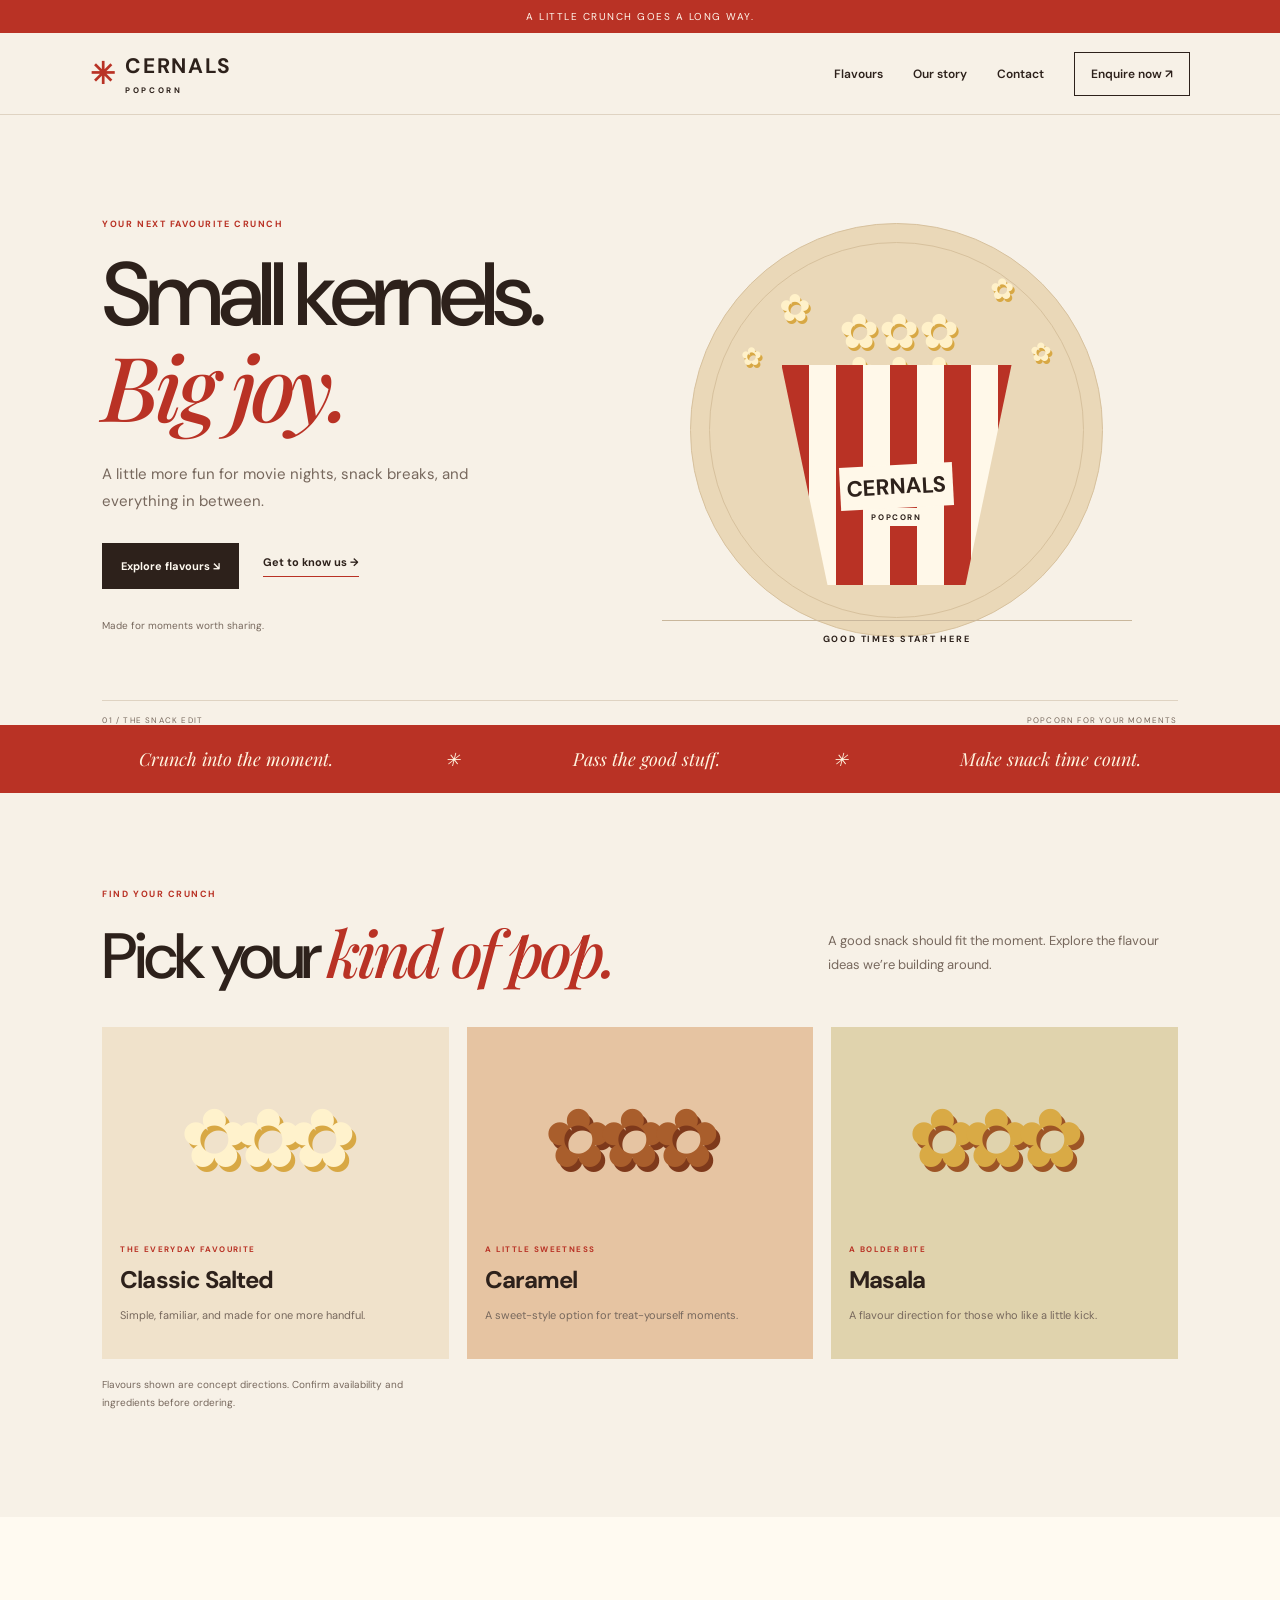
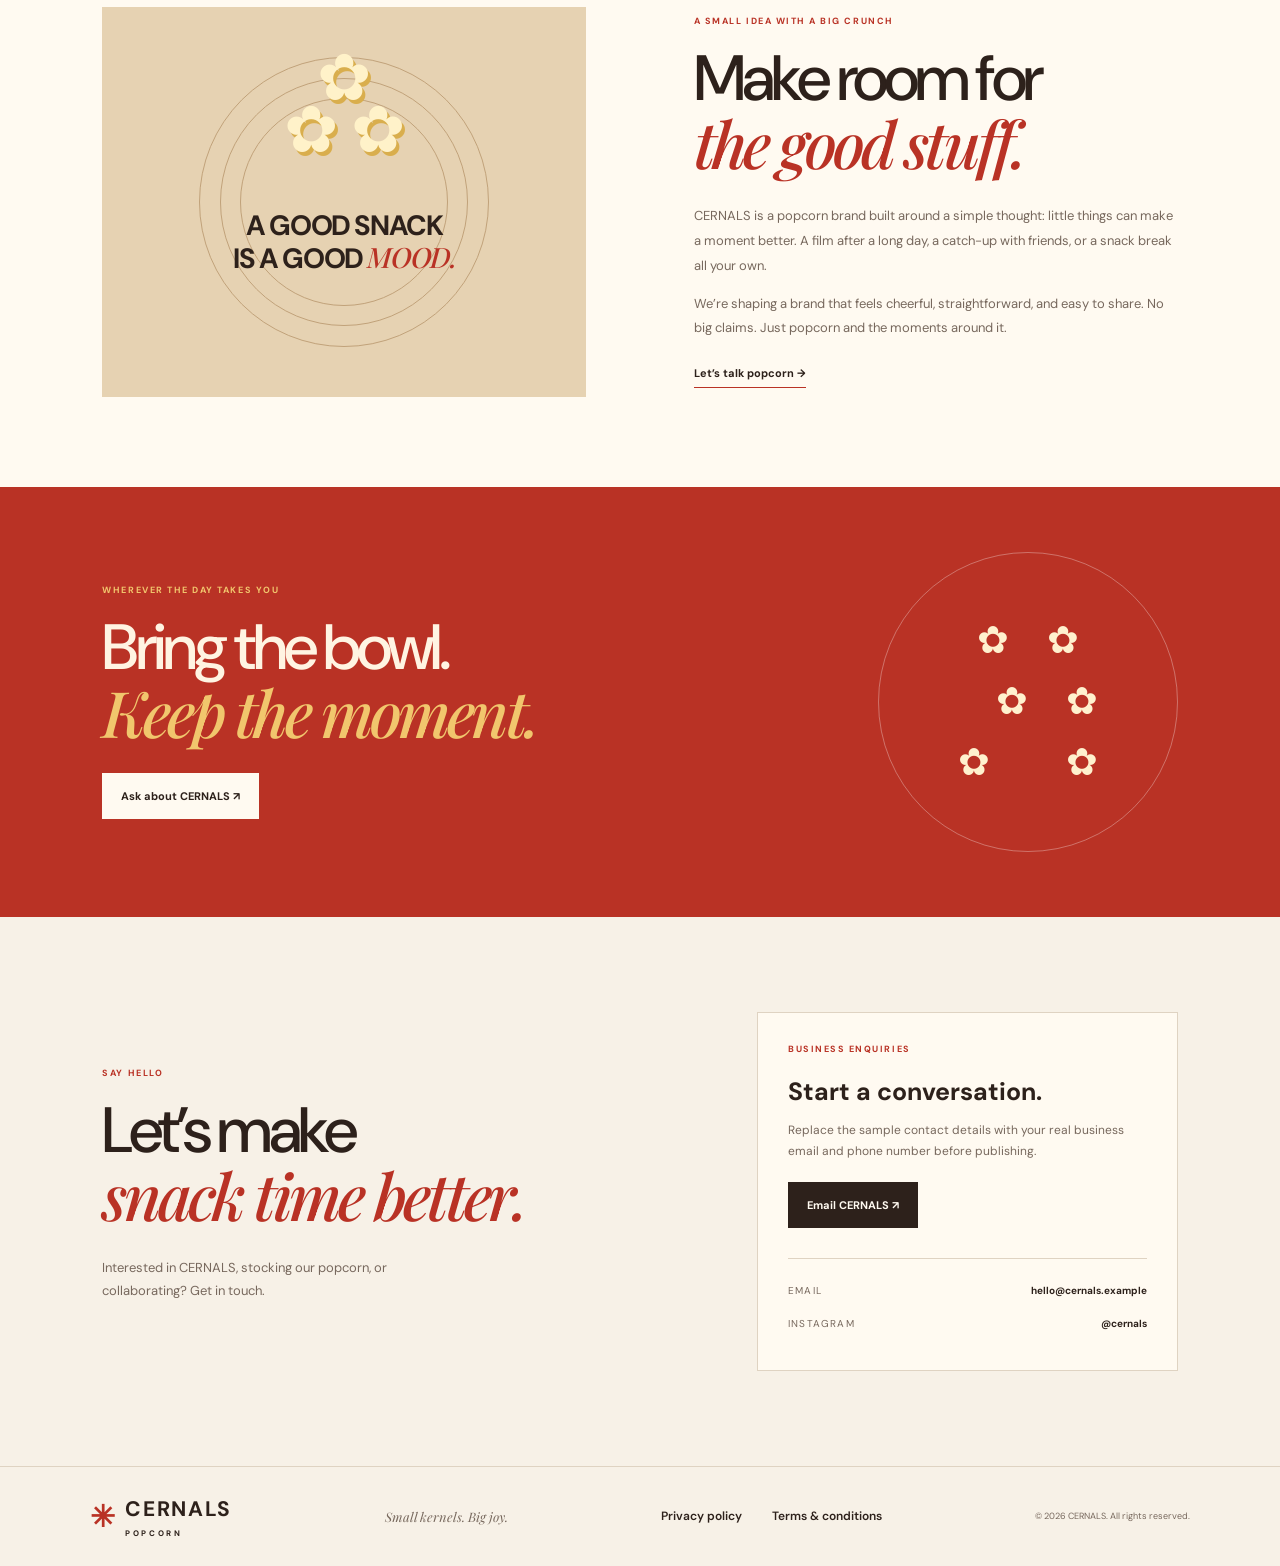
==== index.html @ 472d9eb9 "Add CERNALS website Co-authored-by: Copilot <223556219+Copilot@users.noreply.github.com>" ====
<!doctype html>
<html lang="en"><head><meta charset="utf-8"><meta name="viewport" content="width=device-width,initial-scale=1"><meta name="theme-color" content="#f7f1e7"><meta name="description" content="CERNALS Popcorn. Small kernels. Big joy."><title>CERNALS Popcorn | Small Kernels. Big Joy.</title><link rel="icon" href="assets/favicon.svg"><link rel="stylesheet" href="styles.css"></head>
<body><div class="announcement">A little crunch goes a long way.</div>
<header><a class="logo" href="index.html"><span class="kernelmark">✳</span><span>CERNALS<small>POPCORN</small></span></a><button id="menu" aria-expanded="false">Menu</button><nav id="nav"><a href="#flavours">Flavours</a><a href="#story">Our story</a><a href="#contact">Contact</a><a class="navcta" href="#contact">Enquire now ↗</a></nav></header>
<main><section class="hero"><div class="copy"><p class="eyebrow">YOUR NEXT FAVOURITE CRUNCH</p><h1>Small kernels.<br><em>Big joy.</em></h1><p class="lead">A little more fun for movie nights, snack breaks, and everything in between.</p><div class="actions"><a class="btn dark" href="#flavours">Explore flavours ↘</a><a class="under" href="#story">Get to know us →</a></div><p class="note">Made for moments worth sharing.</p></div><div class="hero-art"><div class="sun"></div><div class="pop p1">✿</div><div class="pop p2">✿</div><div class="pop p3">✿</div><div class="pop p4">✿</div><div class="tub"><div class="popped">✿ ✿ ✿<br>✿ ✿ ✿</div><div class="tubbody"><b>CERNALS</b><small>POPCORN</small></div></div><div class="artfoot">GOOD TIMES START HERE</div></div><div class="herofoot"><span>01 / THE SNACK EDIT</span><span>POPCORN FOR YOUR MOMENTS</span></div></section>
<div class="ticker"><span>Crunch into the moment.</span> ✳ <span>Pass the good stuff.</span> ✳ <span>Make snack time count.</span></div>
<section class="section" id="flavours"><div class="sectionhead"><div><p class="eyebrow">FIND YOUR CRUNCH</p><h2>Pick your <em>kind of pop.</em></h2></div><p class="muted">A good snack should fit the moment. Explore the flavour ideas we’re building around.</p></div><div class="cards"><article class="card c1"><div class="cardart"><span>✿</span><span>✿</span><span>✿</span></div><p class="eyebrow">THE EVERYDAY FAVOURITE</p><h3>Classic Salted</h3><p>Simple, familiar, and made for one more handful.</p></article><article class="card c2"><div class="cardart"><span>✿</span><span>✿</span><span>✿</span></div><p class="eyebrow">A LITTLE SWEETNESS</p><h3>Caramel</h3><p>A sweet-style option for treat-yourself moments.</p></article><article class="card c3"><div class="cardart"><span>✿</span><span>✿</span><span>✿</span></div><p class="eyebrow">A BOLDER BITE</p><h3>Masala</h3><p>A flavour direction for those who like a little kick.</p></article></div><p class="small muted">Flavours shown are concept directions. Confirm availability and ingredients before ordering.</p></section>
<section class="story" id="story"><div class="storyart"><div class="rings"></div><div class="bigkernel">✿<br>✿ ✿</div><p>A GOOD SNACK<br>IS A GOOD <em>MOOD.</em></p></div><div class="storycopy"><p class="eyebrow">A SMALL IDEA WITH A BIG CRUNCH</p><h2>Make room for<br><em>the good stuff.</em></h2><p>CERNALS is a popcorn brand built around a simple thought: little things can make a moment better. A film after a long day, a catch-up with friends, or a snack break all your own.</p><p>We’re shaping a brand that feels cheerful, straightforward, and easy to share. No big claims. Just popcorn and the moments around it.</p><a class="under" href="#contact">Let’s talk popcorn →</a></div></section>
<section class="band"><div><p class="eyebrow">WHEREVER THE DAY TAKES YOU</p><h2>Bring the bowl.<br><em>Keep the moment.</em></h2><a class="btn light" href="#contact">Ask about CERNALS ↗</a></div><div class="orbit">✿　✿<br>　✿　✿<br>✿　　✿</div></section>
<section class="contact section" id="contact"><div><p class="eyebrow">SAY HELLO</p><h2>Let’s make<br><em>snack time better.</em></h2><p class="muted">Interested in CERNALS, stocking our popcorn, or collaborating? Get in touch.</p></div><div class="contactbox"><p class="eyebrow">BUSINESS ENQUIRIES</p><h3>Start a conversation.</h3><p>Replace the sample contact details with your real business email and phone number before publishing.</p><a class="btn dark" href="mailto:hello@cernals.example">Email CERNALS ↗</a><hr><div class="detail"><span>EMAIL</span><b>hello@cernals.example</b></div><div class="detail"><span>INSTAGRAM</span><b>@cernals</b></div></div></section></main>
<footer><a class="logo" href="index.html"><span class="kernelmark">✳</span><span>CERNALS<small>POPCORN</small></span></a><p>Small kernels. Big joy.</p><nav><a href="privacy.html">Privacy policy</a><a href="terms.html">Terms &amp; conditions</a></nav><span>© <span id="year"></span> CERNALS. All rights reserved.</span></footer><script src="script.js"></script></body></html>
---- styles.css ----
@import url('https://fonts.googleapis.com/css2?family=DM+Sans:wght@400;500;600;700&family=Playfair+Display:ital,wght@0,500;0,600;1,500&display=swap');
:root{--cream:#f7f1e7;--paper:#fffaf1;--red:#b93225;--ink:#2d211b;--muted:#77685d;--gold:#e4a83b;--line:#dfd3c2}*{box-sizing:border-box}html{scroll-behavior:smooth;scroll-padding-top:90px}body{margin:0;background:var(--cream);color:var(--ink);font-family:'DM Sans',Arial,sans-serif}a{color:inherit;text-decoration:none}.announcement{background:var(--red);color:#fff8ed;text-align:center;font-size:10px;letter-spacing:.15em;text-transform:uppercase;padding:10px}header{height:82px;padding:0 7%;display:flex;align-items:center;justify-content:space-between;border-bottom:1px solid var(--line);position:sticky;top:0;background:var(--cream);z-index:5}.logo{display:flex;align-items:center;gap:9px;font-weight:700;letter-spacing:.08em;font-size:21px}.logo small{display:block;font-size:8px;letter-spacing:.32em;margin-top:5px}.kernelmark{font-size:30px;color:var(--red)}header nav,footer nav{display:flex;align-items:center;gap:30px;font-size:12px;font-weight:600}header nav a:hover,footer nav a:hover{color:var(--red)}.navcta{border:1px solid var(--ink);padding:13px 16px}button{display:none;background:none;border:1px solid var(--ink);padding:10px;font:inherit}.hero{min-height:610px;padding:65px 8% 45px;display:grid;grid-template-columns:1fr 1fr;align-items:center;gap:4%;position:relative}.copy{max-width:510px}.eyebrow{font-size:9px;font-weight:700;letter-spacing:.17em;color:var(--red);margin:0 0 20px}h1,h2{font-weight:500;letter-spacing:-.06em;line-height:1;margin:0 0 24px}h1{font-size:clamp(58px,7vw,94px)}h2{font-size:clamp(42px,5vw,64px)}h1 em,h2 em,.storyart em{font-family:'Playfair Display',Georgia,serif;color:var(--red);font-weight:500}.lead{max-width:380px;color:var(--muted);font-size:15px;line-height:1.8}.actions{display:flex;align-items:center;gap:24px;margin-top:28px}.btn{display:inline-block;padding:15px 18px;font-size:11px;font-weight:700;border:1px solid transparent}.dark{background:var(--ink);color:var(--paper)}.dark:hover{background:var(--red)}.light{background:var(--paper);color:var(--ink)}.under{font-size:11px;font-weight:700;border-bottom:1px solid var(--red);padding-bottom:7px}.note{font-size:10px;color:var(--muted);margin-top:30px}.hero-art{height:430px;max-width:470px;width:100%;position:relative;display:flex;justify-content:center;align-items:center}.sun{position:absolute;width:88%;aspect-ratio:1;border-radius:50%;background:#ead8b8;border:1px solid #d7c19d}.sun:after{content:'';position:absolute;inset:18px;border:1px solid #d7c19d;border-radius:50%}.tub{position:absolute;top:150px;width:230px;height:230px;z-index:2}.popped{position:absolute;top:-55px;text-align:center;left:0;right:0;color:#fff1c9;text-shadow:2px 3px #d8a844;font-size:48px;line-height:.9;letter-spacing:-.1em}.tubbody{height:220px;background:repeating-linear-gradient(90deg,#b93225 0 27px,#fff8e9 27px 54px);clip-path:polygon(0 0,100% 0,80% 100%,20% 100%);display:flex;align-items:center;justify-content:center;flex-direction:column;padding-top:40px}.tubbody b{font-size:22px;background:#fff8e9;padding:7px;color:var(--ink);transform:rotate(-3deg)}.tubbody small{font-size:8px;letter-spacing:.2em;background:#fff8e9;padding:4px 8px;font-weight:700}.pop{position:absolute;color:#fff1c9;text-shadow:2px 3px #d8a844;font-size:38px;z-index:3}.p1{top:68px;left:25%}.p2{top:55px;right:25%;font-size:29px}.p3{top:125px;left:17%;font-size:25px}.p4{top:120px;right:17%;font-size:26px}.artfoot{position:absolute;bottom:0;left:0;right:0;border-top:1px solid #c9b79c;padding-top:12px;text-align:center;font-size:9px;letter-spacing:.2em;font-weight:700}.herofoot{position:absolute;bottom:0;left:8%;right:8%;border-top:1px solid var(--line);padding-top:14px;display:flex;justify-content:space-between;font-size:8px;letter-spacing:.15em;color:var(--muted)}.ticker{background:var(--red);color:#fff4df;display:flex;justify-content:space-evenly;align-items:center;gap:12px;padding:22px 3%;font-family:'Playfair Display',serif;font-style:italic;font-size:18px}.section{padding:95px 8%}.sectionhead{display:flex;justify-content:space-between;align-items:end;gap:30px;margin-bottom:38px}.sectionhead h2{margin:0}.muted{color:var(--muted);font-size:13px;line-height:1.8;max-width:350px}.cards{display:grid;grid-template-columns:repeat(3,1fr);gap:18px}.card{padding:17px 18px 23px;background:#f0e2cb}.c2{background:#e6c4a2}.c3{background:#e0d3ad}.cardart{height:190px;display:flex;align-items:center;justify-content:center;gap:0;overflow:hidden}.cardart span{font-size:82px;color:#fff2cc;text-shadow:4px 5px #d8a844;margin-left:-15px}.c2 .cardart span{color:#a95e2c;text-shadow:4px 5px #7e391b}.c3 .cardart span{color:#d9aa45;text-shadow:4px 5px #9d5526}.card .eyebrow{font-size:8px;margin:10px 0}.card h3{font-size:24px;letter-spacing:-.04em;margin:0 0 10px}.card>p:last-child{font-size:11px;color:var(--muted);line-height:1.7}.small{font-size:10px!important;margin-top:17px}.story{background:var(--paper);padding:90px 8%;display:grid;grid-template-columns:1fr 1fr;gap:10%;align-items:center}.storyart{height:390px;background:#e6d2b2;display:flex;align-items:center;justify-content:center;position:relative;overflow:hidden}.rings{width:290px;height:290px;border:1px solid #c1a27a;border-radius:50%;position:absolute}.rings:before,.rings:after{content:'';position:absolute;inset:20px;border:1px solid #c1a27a;border-radius:50%}.rings:after{inset:40px}.bigkernel{position:absolute;top:45px;font-size:65px;color:#fff2c9;text-shadow:3px 4px #d9ae4d;text-align:center;line-height:.8}.storyart p{position:relative;margin-top:110px;text-align:center;font-size:28px;font-weight:700;line-height:1.1;letter-spacing:-.05em}.storycopy>p:not(.eyebrow){font-size:13px;line-height:1.9;color:var(--muted)}.storycopy .under{display:inline-block;margin-top:12px}.band{background:var(--red);color:#fff4e2;padding:65px 8%;display:flex;align-items:center;justify-content:space-between;overflow:hidden;min-height:330px}.band .eyebrow{color:#f1c66d}.band h2 em{color:#f1c66d}.orbit{width:300px;height:300px;border:1px solid #ffffff50;border-radius:50%;display:grid;place-items:center;font-size:38px;color:#fff1ce;line-height:1.6;text-align:center;flex-shrink:0}.contact{display:grid;grid-template-columns:1fr .8fr;gap:12%;align-items:center}.contactbox{background:var(--paper);border:1px solid var(--line);padding:30px}.contactbox h3{font-size:25px;margin:0 0 10px}.contactbox>p:not(.eyebrow){font-size:12px;line-height:1.8;color:var(--muted)}.contactbox .btn{margin:7px 0 15px}hr{border:0;border-top:1px solid var(--line);margin:15px 0}.detail{display:flex;justify-content:space-between;gap:12px;font-size:10px;padding:10px 0}.detail span{letter-spacing:.12em;color:var(--muted)}footer{padding:28px 7%;border-top:1px solid var(--line);display:flex;align-items:center;justify-content:space-between;gap:20px;flex-wrap:wrap}footer p{font-family:'Playfair Display',serif;font-style:italic;color:var(--muted);font-size:13px}footer>span{font-size:9px;color:var(--muted)}.legal{max-width:850px;margin:auto;padding:75px 7% 100px;min-height:65vh}.legal h1{font-size:clamp(45px,6vw,72px)}.legal h2{font-family:'DM Sans',sans-serif;font-size:20px;letter-spacing:-.03em;margin:32px 0 10px}.legal p,.legal li{font-size:14px;line-height:1.9;color:#65564b}.updated{font-size:12px;color:var(--muted);margin:20px 0 35px}.warning{background:#f0e2cb;border-left:3px solid var(--red);padding:15px;font-size:12px;line-height:1.8;color:var(--muted)}
@media(max-width:760px){header{height:72px;padding:0 6%}button{display:block}header nav{display:none;position:absolute;top:71px;left:0;right:0;background:var(--cream);padding:15px 6%;flex-direction:column;align-items:stretch;gap:0;border-bottom:1px solid var(--line)}header nav.open{display:flex}header nav a{padding:13px 0;border-bottom:1px solid var(--line)}header nav .navcta{margin-top:10px;padding:13px}.hero{display:flex;flex-direction:column;align-items:stretch;padding:52px 7% 55px}.hero h1{font-size:66px}.hero-art{height:360px;margin:10px auto 0;transform:scale(.92)}.herofoot{left:7%;right:7%;font-size:7px}.ticker{flex-wrap:wrap;font-size:15px;padding:18px 5%}.section{padding:65px 7%}.sectionhead{display:block}.sectionhead .muted{margin-top:18px}.cards{grid-template-columns:1fr}.cardart{height:170px}.story{grid-template-columns:1fr;padding:65px 7%;gap:35px}.storyart{height:320px}.band{padding:55px 7%}.orbit{position:absolute;right:-190px;opacity:.3}.band>div:first-child{position:relative;z-index:1}.contact{grid-template-columns:1fr;gap:25px}.contactbox{padding:23px 19px}footer{align-items:flex-start;flex-direction:column;gap:12px}footer nav{gap:18px;flex-wrap:wrap}.legal{padding:55px 7% 75px}}
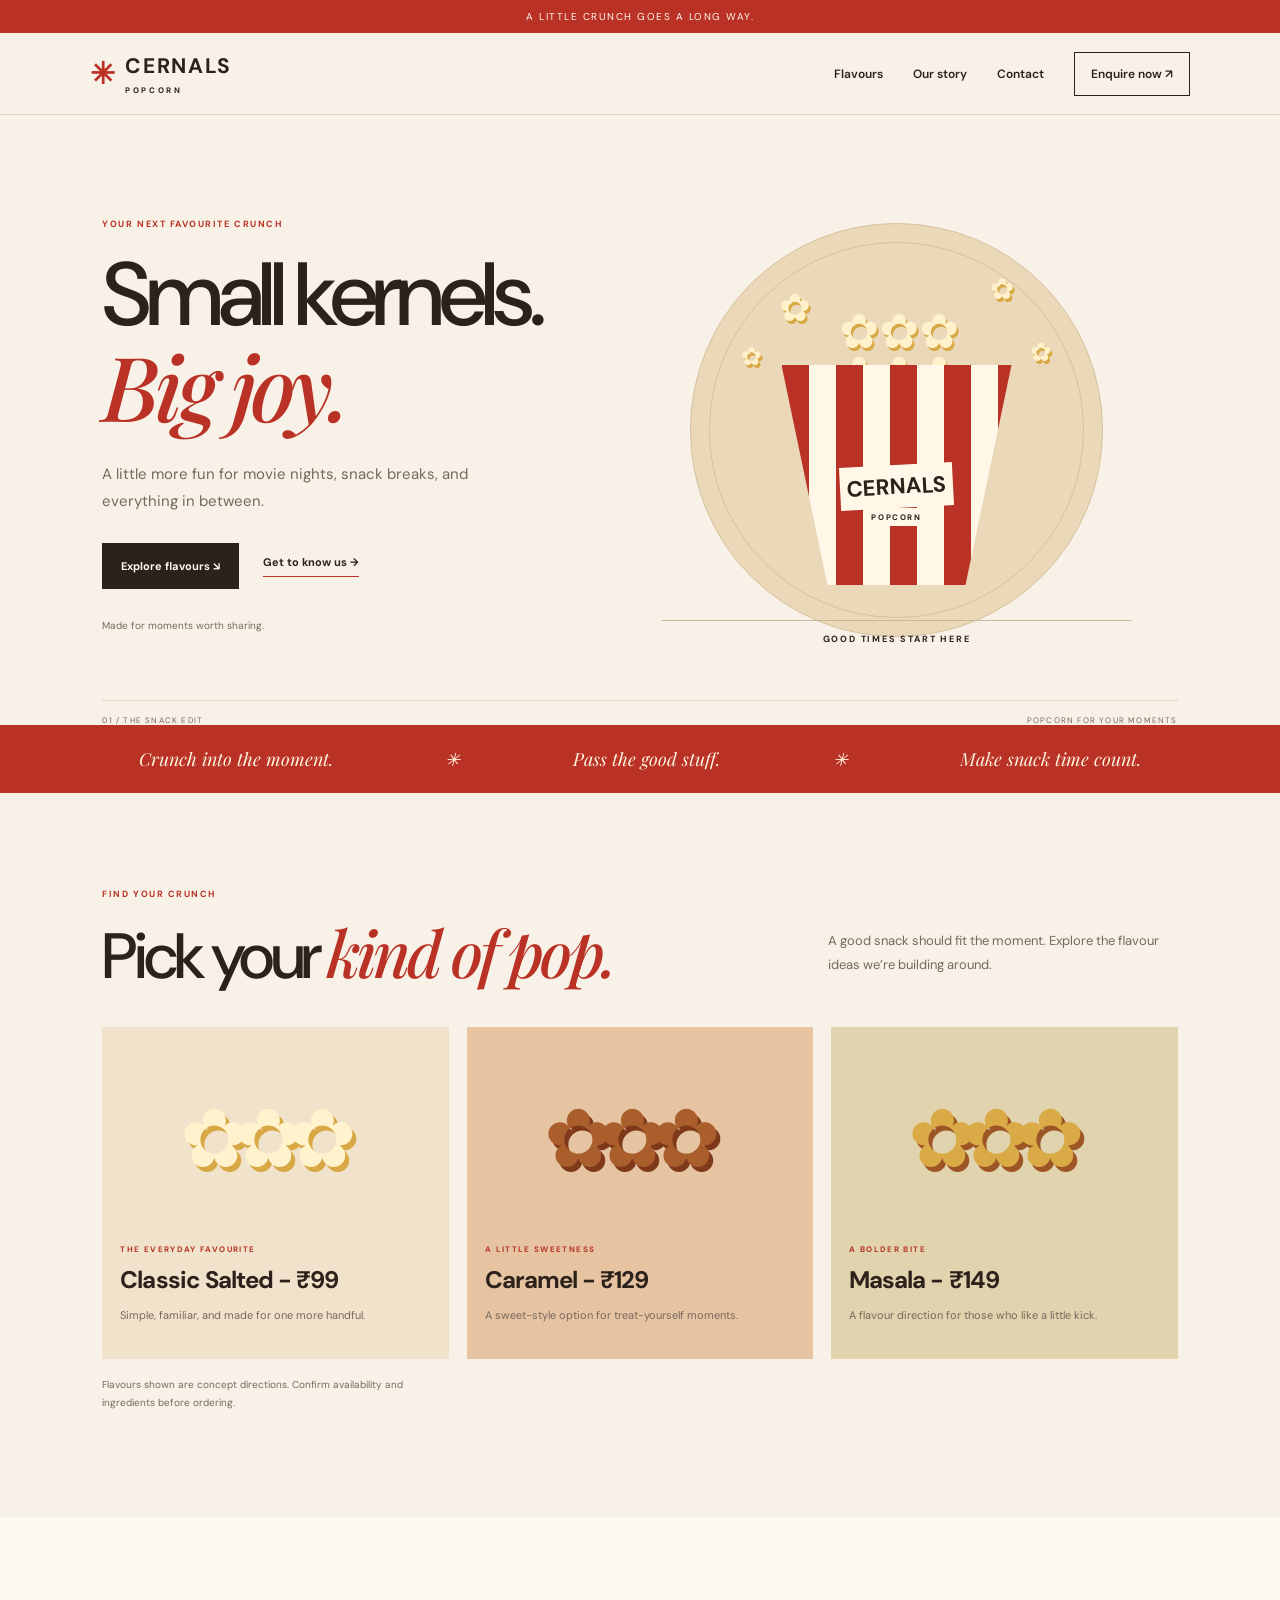
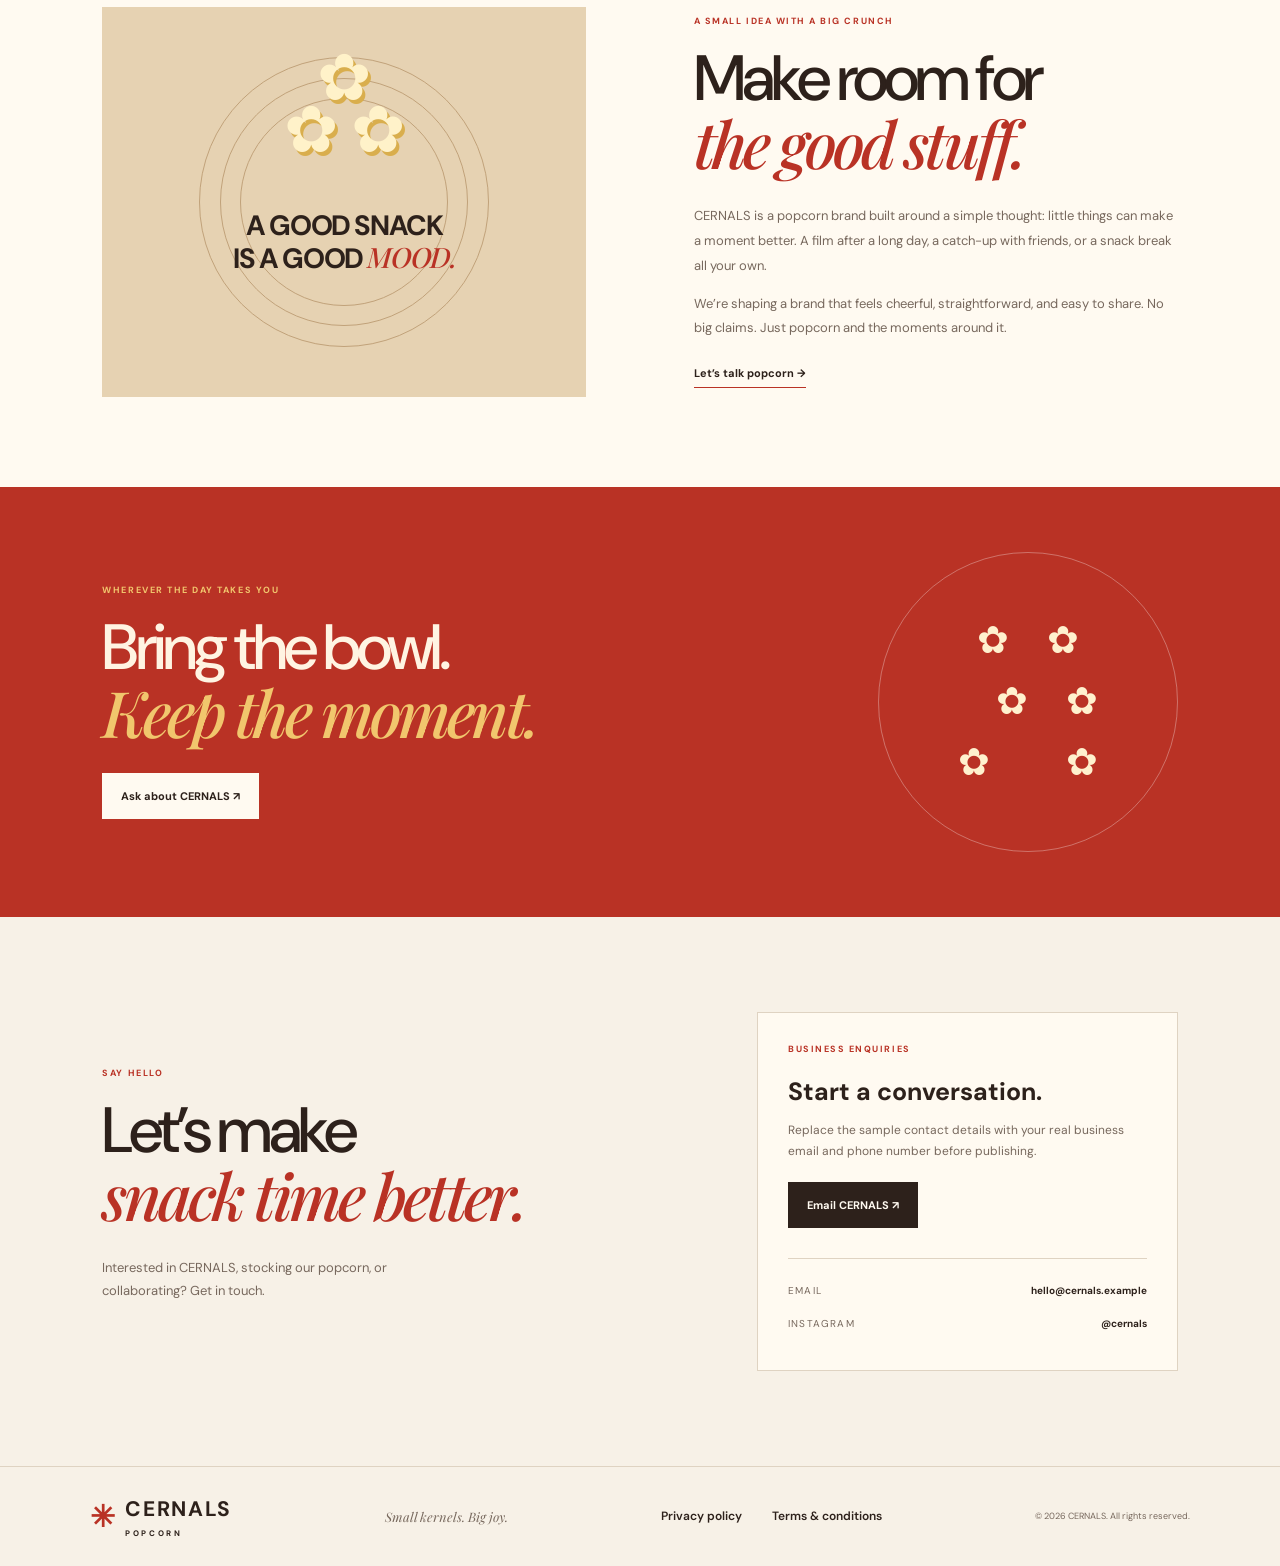
==== commit f869f196: "Duplicate flavours section with pricing details" ====
--- a/index.html
+++ b/index.html
@@ -4,8 +4,8 @@
 <header><a class="logo" href="index.html"><span class="kernelmark">✳</span><span>CERNALS<small>POPCORN</small></span></a><button id="menu" aria-expanded="false">Menu</button><nav id="nav"><a href="#flavours">Flavours</a><a href="#story">Our story</a><a href="#contact">Contact</a><a class="navcta" href="#contact">Enquire now ↗</a></nav></header>
 <main><section class="hero"><div class="copy"><p class="eyebrow">YOUR NEXT FAVOURITE CRUNCH</p><h1>Small kernels.<br><em>Big joy.</em></h1><p class="lead">A little more fun for movie nights, snack breaks, and everything in between.</p><div class="actions"><a class="btn dark" href="#flavours">Explore flavours ↘</a><a class="under" href="#story">Get to know us →</a></div><p class="note">Made for moments worth sharing.</p></div><div class="hero-art"><div class="sun"></div><div class="pop p1">✿</div><div class="pop p2">✿</div><div class="pop p3">✿</div><div class="pop p4">✿</div><div class="tub"><div class="popped">✿ ✿ ✿<br>✿ ✿ ✿</div><div class="tubbody"><b>CERNALS</b><small>POPCORN</small></div></div><div class="artfoot">GOOD TIMES START HERE</div></div><div class="herofoot"><span>01 / THE SNACK EDIT</span><span>POPCORN FOR YOUR MOMENTS</span></div></section>
 <div class="ticker"><span>Crunch into the moment.</span> ✳ <span>Pass the good stuff.</span> ✳ <span>Make snack time count.</span></div>
-<section class="section" id="flavours"><div class="sectionhead"><div><p class="eyebrow">FIND YOUR CRUNCH</p><h2>Pick your <em>kind of pop.</em></h2></div><p class="muted">A good snack should fit the moment. Explore the flavour ideas we’re building around.</p></div><div class="cards"><article class="card c1"><div class="cardart"><span>✿</span><span>✿</span><span>✿</span></div><p class="eyebrow">THE EVERYDAY FAVOURITE</p><h3>Classic Salted</h3><p>Simple, familiar, and made for one more handful.</p></article><article class="card c2"><div class="cardart"><span>✿</span><span>✿</span><span>✿</span></div><p class="eyebrow">A LITTLE SWEETNESS</p><h3>Caramel</h3><p>A sweet-style option for treat-yourself moments.</p></article><article class="card c3"><div class="cardart"><span>✿</span><span>✿</span><span>✿</span></div><p class="eyebrow">A BOLDER BITE</p><h3>Masala</h3><p>A flavour direction for those who like a little kick.</p></article></div><p class="small muted">Flavours shown are concept directions. Confirm availability and ingredients before ordering.</p></section>
+<section class="section" id="flavours"><div class="sectionhead"><div><p class="eyebrow">FIND YOUR CRUNCH</p><h2>Pick your <em>kind of pop.</em></h2></div><p class="muted">A good snack should fit the moment. Explore the flavour ideas we’re building around.</p></div><div class="cards"><article class="card c1"><div class="cardart"><span>✿</span><span>✿</span><span>✿</span></div><p class="eyebrow">THE EVERYDAY FAVOURITE</p><h3>Classic Salted - ₹99</h3><p>Simple, familiar, and made for one more handful.</p></article><article class="card c2"><div class="cardart"><span>✿</span><span>✿</span><span>✿</span></div><p class="eyebrow">A LITTLE SWEETNESS</p><h3>Caramel - ₹129</h3><p>A sweet-style option for treat-yourself moments.</p></article><article class="card c3"><div class="cardart"><span>✿</span><span>✿</span><span>✿</span></div><p class="eyebrow">A BOLDER BITE</p><h3>Masala - ₹149</h3><p>A flavour direction for those who like a little kick.</p></article></div><p class="small muted">Flavours shown are concept directions. Confirm availability and ingredients before ordering.</p></section>
 <section class="story" id="story"><div class="storyart"><div class="rings"></div><div class="bigkernel">✿<br>✿ ✿</div><p>A GOOD SNACK<br>IS A GOOD <em>MOOD.</em></p></div><div class="storycopy"><p class="eyebrow">A SMALL IDEA WITH A BIG CRUNCH</p><h2>Make room for<br><em>the good stuff.</em></h2><p>CERNALS is a popcorn brand built around a simple thought: little things can make a moment better. A film after a long day, a catch-up with friends, or a snack break all your own.</p><p>We’re shaping a brand that feels cheerful, straightforward, and easy to share. No big claims. Just popcorn and the moments around it.</p><a class="under" href="#contact">Let’s talk popcorn →</a></div></section>
 <section class="band"><div><p class="eyebrow">WHEREVER THE DAY TAKES YOU</p><h2>Bring the bowl.<br><em>Keep the moment.</em></h2><a class="btn light" href="#contact">Ask about CERNALS ↗</a></div><div class="orbit">✿　✿<br>　✿　✿<br>✿　　✿</div></section>
 <section class="contact section" id="contact"><div><p class="eyebrow">SAY HELLO</p><h2>Let’s make<br><em>snack time better.</em></h2><p class="muted">Interested in CERNALS, stocking our popcorn, or collaborating? Get in touch.</p></div><div class="contactbox"><p class="eyebrow">BUSINESS ENQUIRIES</p><h3>Start a conversation.</h3><p>Replace the sample contact details with your real business email and phone number before publishing.</p><a class="btn dark" href="mailto:hello@cernals.example">Email CERNALS ↗</a><hr><div class="detail"><span>EMAIL</span><b>hello@cernals.example</b></div><div class="detail"><span>INSTAGRAM</span><b>@cernals</b></div></div></section></main>
-<footer><a class="logo" href="index.html"><span class="kernelmark">✳</span><span>CERNALS<small>POPCORN</small></span></a><p>Small kernels. Big joy.</p><nav><a href="privacy.html">Privacy policy</a><a href="terms.html">Terms &amp; conditions</a></nav><span>© <span id="year"></span> CERNALS. All rights reserved.</span></footer><script src="script.js"></script></body></html>+<footer><a class="logo" href="index.html"><span class="kernelmark">✳</span><span>CERNALS<small>POPCORN</small></span></a><p>Small kernels. Big joy.</p><nav><a href="privacy.html">Privacy policy</a><a href="terms.html">Terms &amp; conditions</a></nav><span>© <span id="year"></span> CERNALS. All rights reserved.</span></footer><script src="script.js"></script></body></html>
